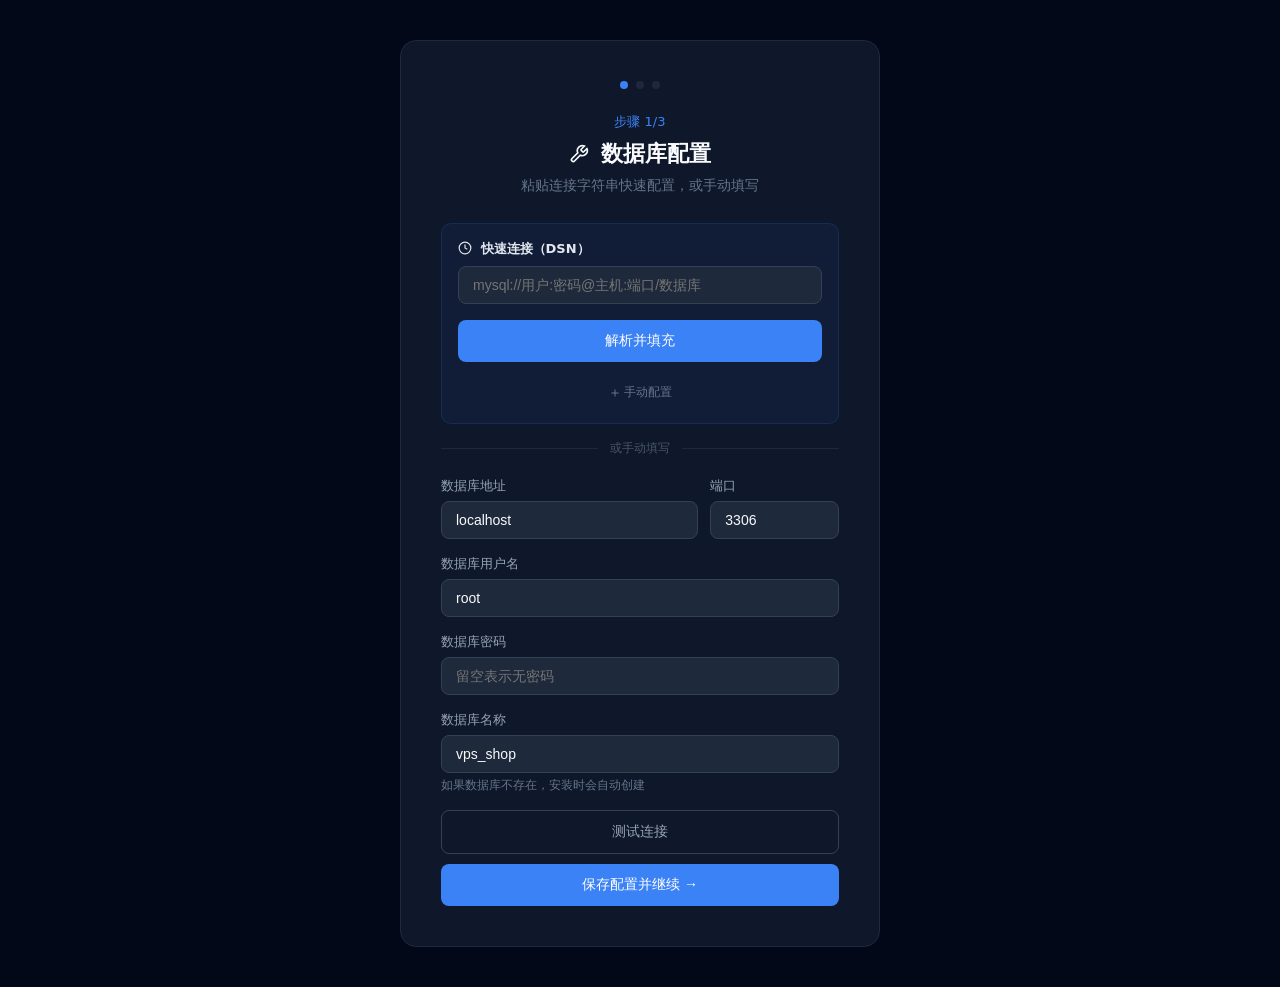
==== admin/install.html @ 9f78597d "init: linux.do积分VPS商城 Zeabur部署版" ====
<!DOCTYPE html>
<html lang="zh-CN">
<head>
    <meta charset="UTF-8">
    <meta name="viewport" content="width=device-width, initial-scale=1.0">
    <title>安装向导 - VPS积分商城</title>
    <link rel="stylesheet" href="../css/install.css?v=20260315b">
</head>
<body>
<div class="install-box">
    <!-- 步骤指示器 -->
    <div class="step-indicator">
        <div class="step-dot active"></div>
        <div class="step-dot"></div>
        <div class="step-dot"></div>
    </div>

    <!-- 步骤1: 数据库配置 -->
    <div class="step-view active" data-step="1">
        <div class="step-label">步骤 1/3</div>
        <h1><svg viewBox="0 0 24 24" width="20" height="20" fill="none" stroke="currentColor" stroke-width="2" style="vertical-align:-3px;margin-right:4px"><path d="M14.7 6.3a1 1 0 0 0 0 1.4l1.6 1.6a1 1 0 0 0 1.4 0l3.77-3.77a6 6 0 0 1-7.94 7.94l-6.91 6.91a2.12 2.12 0 0 1-3-3l6.91-6.91a6 6 0 0 1 7.94-7.94l-3.76 3.76z"/></svg> 数据库配置</h1>
        <p class="subtitle">粘贴连接字符串快速配置，或手动填写</p><div id="step1Msg" class="msg-box"></div>

        <!-- DSN 快速输入 -->
        <div class="dsn-box">
            <div class="dsn-label">
                <svg viewBox="0 0 24 24" width="14" height="14" fill="none" stroke="currentColor" stroke-width="2" style="vertical-align:-2px;margin-right:4px"><circle cx="12" cy="12" r="10"/><polyline points="12 6 12 12 16 14"/></svg>
                快速连接（DSN）
            </div>
            <div class="form-group">
                <input type="text" id="dbDsn" placeholder="mysql://用户:密码@主机:端口/数据库" />
            </div>
            <button class="btn btn-primary" style="margin-bottom:16px" onclick="parseDsnAndFill()">解析并填充</button>
            <div class="dsn-toggle" onclick="toggleManualConfig()">
                <svg viewBox="0 0 24 24" width="12" height="12" fill="none" stroke="currentColor" stroke-width="2" style="vertical-align:-1px;margin-right:3px"><path d="M12 5v14"/><path d="M5 12h14"/></svg>
                手动配置
            </div>
        </div>

        <div class="divider"><span>或手动填写</span></div>

        <div id="manualConfig">
        <div class="form-row">
            <div class="form-group">
                <label>数据库地址</label>
                <input type="text" id="dbHost" value="localhost" placeholder="localhost">
            </div>
            <div class="form-group">
                <label>端口</label>
                <input type="number" id="dbPort" value="3306" placeholder="3306">
            </div>
        </div>
        <div class="form-group">
            <label>数据库用户名</label>
            <input type="text" id="dbUser" value="root" placeholder="root">
        </div>
        <div class="form-group">
            <label>数据库密码</label>
            <input type="password" id="dbPass" placeholder="留空表示无密码">
        </div>
        <div class="form-group">
            <label>数据库名称</label>
            <input type="text" id="dbName" value="vps_shop" placeholder="vps_shop">
            <div class="hint">如果数据库不存在，安装时会自动创建</div>
        </div>

        <button class="btn btn-outline" id="btnTest" onclick="testConnection()">测试连接</button>
        <button class="btn btn-primary" id="btnSave" onclick="saveAndNext()">保存配置并继续 →</button>
    </div>
    </div><!-- /manualConfig -->

    <!-- 步骤2: 加密密钥 -->
    <div class="step-view" data-step="2">
        <div class="step-label">步骤 2/3</div>
        <h1><svg viewBox="0 0 24 24" width="20" height="20" fill="none" stroke="currentColor" stroke-width="2" style="vertical-align:-3px;margin-right:4px"><rect x="3" y="11" width="18" height="11" rx="2" ry="2"/><path d="M7 11V7a5 5 0 0 1 10 0v4"/></svg> 加密密钥</h1>
        <p class="subtitle">用于加密 VPS 密码等敏感信息（可选）</p>

        <div id="step2Msg" class="msg-box"></div>

        <div class="encrypt-section">
            <h3><svg viewBox="0 0 24 24" width="16" height="16" fill="none" stroke="currentColor" stroke-width="2" style="vertical-align:-3px;margin-right:4px"><rect x="2" y="2" width="20" height="20" rx="3"/><circle cx="8" cy="8" r="1.5" fill="currentColor"/><circle cx="16" cy="8" r="1.5" fill="currentColor"/><circle cx="8" cy="16" r="1.5" fill="currentColor"/><circle cx="16" cy="16" r="1.5" fill="currentColor"/><circle cx="12" cy="12" r="1.5" fill="currentColor"/></svg> 自动生成密钥</h3>
            <p>生成随机密钥并自动写入配置。不配置则 VPS 密码以明文存储。</p>
            <button class="btn btn-primary" id="btnGenKey" onclick="generateKey()">生成加密密钥</button></div>

        <div id="keyDisplay" class="key-box" style="display:none">
            <div class="key-label">生成的加密密钥（请备份）：</div>
            <code id="keyCode"></code>
            <button class="btn btn-outline" style="margin-top:12px" onclick="copyKey()"><svg viewBox="0 0 24 24" width="14" height="14" fill="none" stroke="currentColor" stroke-width="2" style="vertical-align:-2px;margin-right:2px"><path d="M14 2H6a2 2 0 0 0-2 2v16a2 2 0 0 0 2 2h12a2 2 0 0 0 2-2V8z"/><polyline points="14 2 14 8 20 8"/><line x1="16" y1="13" x2="8" y2="13"/><line x1="16" y1="17" x2="8" y2="17"/></svg> 复制密钥</button>
        </div>

        <button class="btn btn-success" onclick="goToInstall()">继续安装 →</button><button class="btn btn-outline" onclick="goToInstall()">跳过，稍后配置</button>
    </div>

    <!-- 步骤3: 执行安装 -->
    <div class="step-view" data-step="3">
        <div class="step-label">步骤 3/3</div>
        <h1><svg viewBox="0 0 24 24" width="20" height="20" fill="none" stroke="currentColor" stroke-width="2" style="vertical-align:-3px;margin-right:4px"><path d="M4.5 16.5c-1.5 1.26-2 5-2 5s3.74-.5 5-2c.71-.84.7-2.13-.09-2.91a2.18 2.18 0 0 0-2.91-.09z"/><path d="M12 15l-3-3a22 22 0 0 1 2-3.95A12.88 12.88 0 0 1 22 2c0 2.72-.78 7.5-6 11a22.35 22.35 0 0 1-4 2z"/><path d="M9 12H4s.55-3.03 2-4c1.62-1.08 5 0 5 0"/><path d="M12 15v5s3.03-.55 4-2c1.08-1.62 0-5 0-5"/></svg> 初始化数据库</h1>
        <p class="subtitle">点击下方按钮创建所有数据表</p>

        <div id="step3Msg" class="msg-box"></div>

        <button class="btn btn-primary" id="btnInstall" onclick="runInstall()">开始初始化</button>
        <button class="btn btn-outline" onclick="goStep(1)">← 返回修改配置</button>
    </div>

    <!-- 步骤4: 完成 -->
    <div class="step-view" data-step="4">
        <div class="success-box">
            <div class="success-icon"><svg viewBox="0 0 24 24" width="48" height="48" fill="none" stroke="#22c55e" stroke-width="1.5"><path d="M22 11.08V12a10 10 0 1 1-5.93-9.14"/><polyline points="22 4 12 14.01 9 11.01"/></svg></div>
            <h1>数据库初始化成功！</h1>
            <p class="subtitle">正在跳转到管理员设置页面...</p>
        </div>
    </div>
</div>

<script src="../js/install.js"></script>
</body>
</html>
---- css/install.css ----
* {
  margin: 0;
  padding: 0;
  box-sizing: border-box;
}
body {
  font-family:
    "Inter",
    system-ui,
    -apple-system,
    sans-serif;
  background: #020817;
  color: #f8fafc;
  min-height: 100vh;
  overflow-x: hidden;
  overflow-y: auto;
  padding: 40px 20px;
}
.install-box {
  background: #0f172a;
  border: 1px solid #1e293b;
  border-radius: 16px;
  padding: 40px;
  width: 100%;
  max-width: 480px;
  margin: 0 auto;
}
@supports (min-height: 100dvh) {
  body {
    min-height: 100dvh;
  }
}
.step-indicator {
  display: flex;
  justify-content: center;
  gap: 8px;
  margin-bottom: 24px;
}
.step-dot {
  width: 8px;
  height: 8px;
  border-radius: 50%;
  background: #1e293b;
  transition: background 0.3s;
}
.step-dot.active {
  background: #3b82f6;
}
.step-dot.done {
  background: #10b981;
}
.step-label {
  text-align: center;
  font-size: 13px;
  color: #3b82f6;
  margin-bottom: 8px;
}
h1 {
  text-align: center;
  font-size: 22px;
  font-weight: 700;
  margin-bottom: 8px;
}
.subtitle {
  text-align: center;
  color: #64748b;
  font-size: 14px;
  margin-bottom: 28px;
}
.form-group {
  margin-bottom: 16px;
}
.form-group label {
  display: block;
  font-size: 13px;
  font-weight: 500;
  color: #94a3b8;
  margin-bottom: 6px;
}
.form-group input {
  width: 100%;
  padding: 10px 14px;
  background: #1e293b;
  border: 1px solid #334155;
  border-radius: 8px;
  font-size: 14px;
  color: #f8fafc;
  outline: none;
  transition: border-color 0.2s;
}
.form-group input:focus {
  border-color: #3b82f6;
  box-shadow: 0 0 0 3px rgba(59, 130, 246, 0.15);
}
.form-row {
  display: grid;
  grid-template-columns: 2fr 1fr;
  gap: 12px;
}
.btn {
  display: block;
  width: 100%;
  padding: 12px;
  border: none;
  border-radius: 8px;
  font-size: 14px;
  font-weight: 500;
  cursor: pointer;
  transition: all 0.2s;
  text-align: center;
}
.btn-primary {
  background: #3b82f6;
  color: #fff;
}
.btn-primary:hover {
  background: #2563eb;
}
.btn-outline {
  background: transparent;
  color: #94a3b8;
  border: 1px solid #334155;
}
.btn-outline:hover {
  border-color: #3b82f6;
  color: #3b82f6;
}
.btn-success {
  background: #10b981;
  color: #fff;
}
.btn-success:hover {
  background: #059669;
}
.btn + .btn {
  margin-top: 10px;
}
.btn:disabled {
  opacity: 0.5;
  cursor: not-allowed;
}
.msg-box {
  padding: 12px 16px;
  border-radius: 8px;
  margin-bottom: 16px;
  font-size: 13px;
  line-height: 1.5;
  word-break: break-all;
  display: none;
}
.msg-box.error {
  background: rgba(239, 68, 68, 0.1);
  color: #ef4444;
  display: block;
}
.msg-box.success {
  background: rgba(16, 185, 129, 0.1);
  color: #10b981;
  display: block;
}
.msg-box.warning {
  background: rgba(245, 158, 11, 0.1);
  color: #f59e0b;
  display: block;
}
.info-box {
  background: #1e293b;
  border-radius: 10px;
  padding: 16px;
  margin-bottom: 20px;
  font-size: 13px;
}
.info-row {
  display: flex;
  justify-content: space-between;
  padding: 6px 0;
  border-bottom: 1px solid #334155;
}
.info-row:last-child {
  border: none;
}
.info-row span:first-child {
  color: #64748b;
}
.info-row span:last-child {
  color: #e2e8f0;
}
.key-box {
  background: #1e293b;
  border: 1px solid #3b82f6;
  border-radius: 10px;
  padding: 16px;
  margin-bottom: 20px;
}
.key-box code {
  display: block;
  font-size: 12px;
  word-break: break-all;
  color: #3b82f6;
  background: rgba(0, 0, 0, 0.3);
  padding: 12px;
  border-radius: 6px;
  margin-top: 8px;
}
.key-label {
  font-size: 12px;
  color: #64748b;
}
.encrypt-section {
  background: rgba(99, 102, 241, 0.08);
  border-radius: 10px;
  padding: 20px;
  margin-bottom: 20px;
}
.encrypt-section h3 {
  font-size: 15px;
  font-weight: 600;
  margin-bottom: 6px;
  color: #e2e8f0;
}
.encrypt-section p {
  font-size: 13px;
  color: #64748b;
  margin-bottom: 14px;
  line-height: 1.5;
}
.success-box {
  text-align: center;
}
.success-icon {
  font-size: 56px;
  margin-bottom: 16px;
}
.step-view {
  display: none;
}
.step-view.active {
  display: block;
}
.hint {
  font-size: 12px;
  color: #64748b;
  margin-top: 4px;
}

/* DSN 快速输入区域 */
.dsn-box {
  background: rgba(59, 130, 246, 0.06);
  border: 1px solid rgba(59, 130, 246, 0.15);
  border-radius: 10px;
  padding: 16px;
  margin-bottom: 4px;
}
.dsn-label {
  font-size: 13px;
  font-weight: 600;
  color: #e2e8f0;
  margin-bottom: 8px;
}
.dsn-toggle {
  display: flex;
  align-items: center;
  justify-content: center;
  font-size: 12px;
  color: #64748b;
  cursor: pointer;
  padding: 6px;
  border-radius: 6px;
  transition: color 0.2s, background 0.2s;
  user-select: none;
}
.dsn-toggle:hover {
  color: #3b82f6;
  background: rgba(59, 130, 246, 0.08);
}

/* 分割线 */
.divider {
  display: flex;
  align-items: center;
  margin: 16px 0 20px;
  color: #475569;
  font-size: 12px;
  gap: 12px;
}
.divider::before,
.divider::after {
  content: '';
  flex: 1;
  height: 1px;
  background: #1e293b;
}
.divider span {
  white-space: nowrap;
  flex-shrink: 0;
}
.loading {
  display: inline-block;
  width: 16px;
  height: 16px;
  border: 2px solid rgba(255, 255, 255, 0.3);
  border-top-color: #fff;
  border-radius: 50%;
  animation: spin 0.6s linear infinite;
  vertical-align: middle;
  margin-right: 6px;
}
@keyframes spin {
  to {
    transform: rotate(360deg);
  }
}

@media (max-width: 768px) {
  body {
    padding: 20px 14px;
  }
  .install-box {
    padding: 24px 18px;
    max-width: 100%;
  }
  .form-row {
    grid-template-columns: 1fr;
  }
}
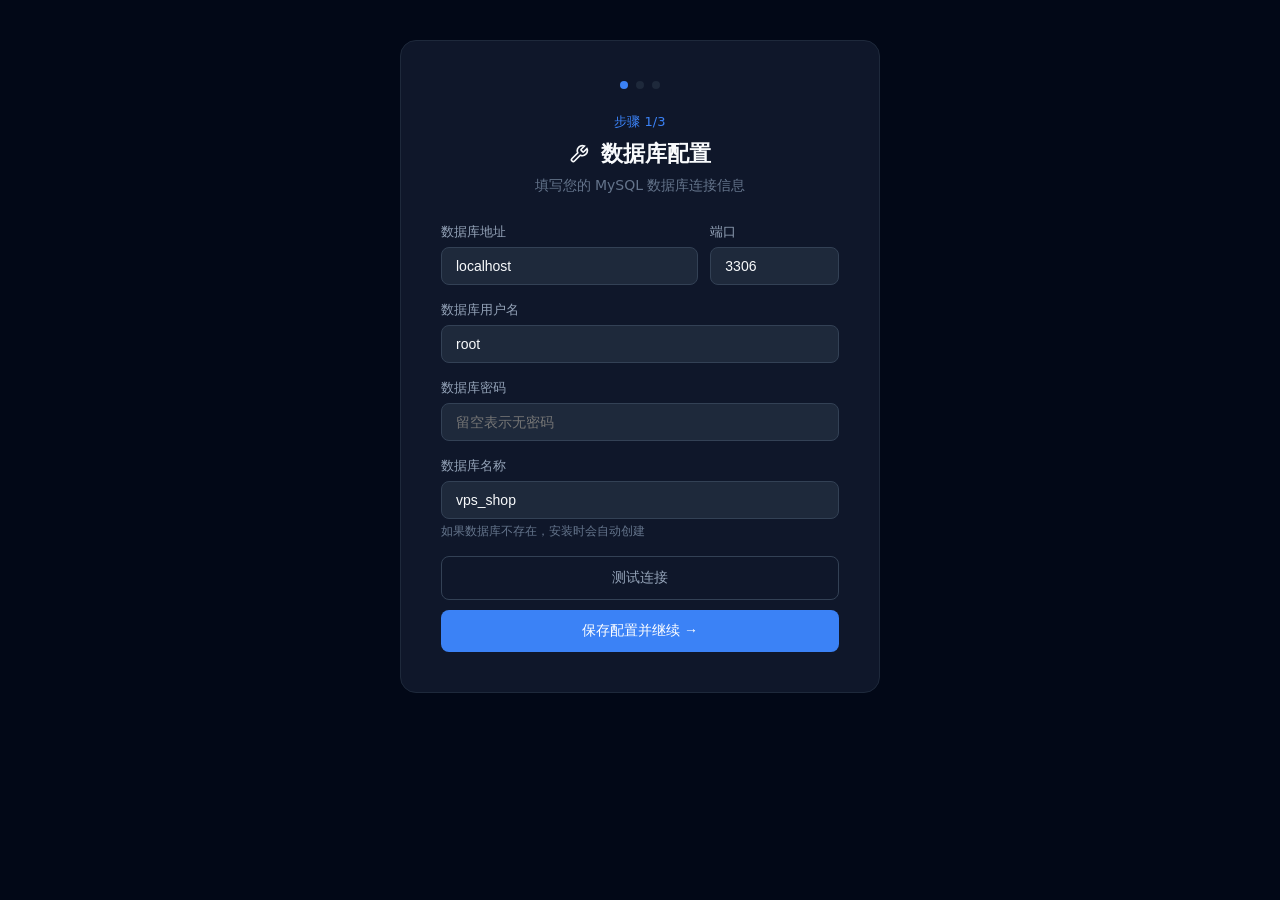
==== commit 983badb4: "feat: major refactor - add DTO/Enum/Service layers, update APIs and admin UI" ====
--- a/admin/install.html
+++ b/admin/install.html
@@ -19,27 +19,8 @@
     <div class="step-view active" data-step="1">
         <div class="step-label">步骤 1/3</div>
         <h1><svg viewBox="0 0 24 24" width="20" height="20" fill="none" stroke="currentColor" stroke-width="2" style="vertical-align:-3px;margin-right:4px"><path d="M14.7 6.3a1 1 0 0 0 0 1.4l1.6 1.6a1 1 0 0 0 1.4 0l3.77-3.77a6 6 0 0 1-7.94 7.94l-6.91 6.91a2.12 2.12 0 0 1-3-3l6.91-6.91a6 6 0 0 1 7.94-7.94l-3.76 3.76z"/></svg> 数据库配置</h1>
-        <p class="subtitle">粘贴连接字符串快速配置，或手动填写</p><div id="step1Msg" class="msg-box"></div>
+        <p class="subtitle">填写您的 MySQL 数据库连接信息</p><div id="step1Msg" class="msg-box"></div>
 
-        <!-- DSN 快速输入 -->
-        <div class="dsn-box">
-            <div class="dsn-label">
-                <svg viewBox="0 0 24 24" width="14" height="14" fill="none" stroke="currentColor" stroke-width="2" style="vertical-align:-2px;margin-right:4px"><circle cx="12" cy="12" r="10"/><polyline points="12 6 12 12 16 14"/></svg>
-                快速连接（DSN）
-            </div>
-            <div class="form-group">
-                <input type="text" id="dbDsn" placeholder="mysql://用户:密码@主机:端口/数据库" />
-            </div>
-            <button class="btn btn-primary" style="margin-bottom:16px" onclick="parseDsnAndFill()">解析并填充</button>
-            <div class="dsn-toggle" onclick="toggleManualConfig()">
-                <svg viewBox="0 0 24 24" width="12" height="12" fill="none" stroke="currentColor" stroke-width="2" style="vertical-align:-1px;margin-right:3px"><path d="M12 5v14"/><path d="M5 12h14"/></svg>
-                手动配置
-            </div>
-        </div>
-
-        <div class="divider"><span>或手动填写</span></div>
-
-        <div id="manualConfig">
         <div class="form-row">
             <div class="form-group">
                 <label>数据库地址</label>
@@ -67,7 +48,6 @@
         <button class="btn btn-outline" id="btnTest" onclick="testConnection()">测试连接</button>
         <button class="btn btn-primary" id="btnSave" onclick="saveAndNext()">保存配置并继续 →</button>
     </div>
-    </div><!-- /manualConfig -->
 
     <!-- 步骤2: 加密密钥 -->
     <div class="step-view" data-step="2">
--- a/css/install.css
+++ b/css/install.css
@@ -242,58 +242,6 @@
   color: #64748b;
   margin-top: 4px;
 }
-
-/* DSN 快速输入区域 */
-.dsn-box {
-  background: rgba(59, 130, 246, 0.06);
-  border: 1px solid rgba(59, 130, 246, 0.15);
-  border-radius: 10px;
-  padding: 16px;
-  margin-bottom: 4px;
-}
-.dsn-label {
-  font-size: 13px;
-  font-weight: 600;
-  color: #e2e8f0;
-  margin-bottom: 8px;
-}
-.dsn-toggle {
-  display: flex;
-  align-items: center;
-  justify-content: center;
-  font-size: 12px;
-  color: #64748b;
-  cursor: pointer;
-  padding: 6px;
-  border-radius: 6px;
-  transition: color 0.2s, background 0.2s;
-  user-select: none;
-}
-.dsn-toggle:hover {
-  color: #3b82f6;
-  background: rgba(59, 130, 246, 0.08);
-}
-
-/* 分割线 */
-.divider {
-  display: flex;
-  align-items: center;
-  margin: 16px 0 20px;
-  color: #475569;
-  font-size: 12px;
-  gap: 12px;
-}
-.divider::before,
-.divider::after {
-  content: '';
-  flex: 1;
-  height: 1px;
-  background: #1e293b;
-}
-.divider span {
-  white-space: nowrap;
-  flex-shrink: 0;
-}
 .loading {
   display: inline-block;
   width: 16px;
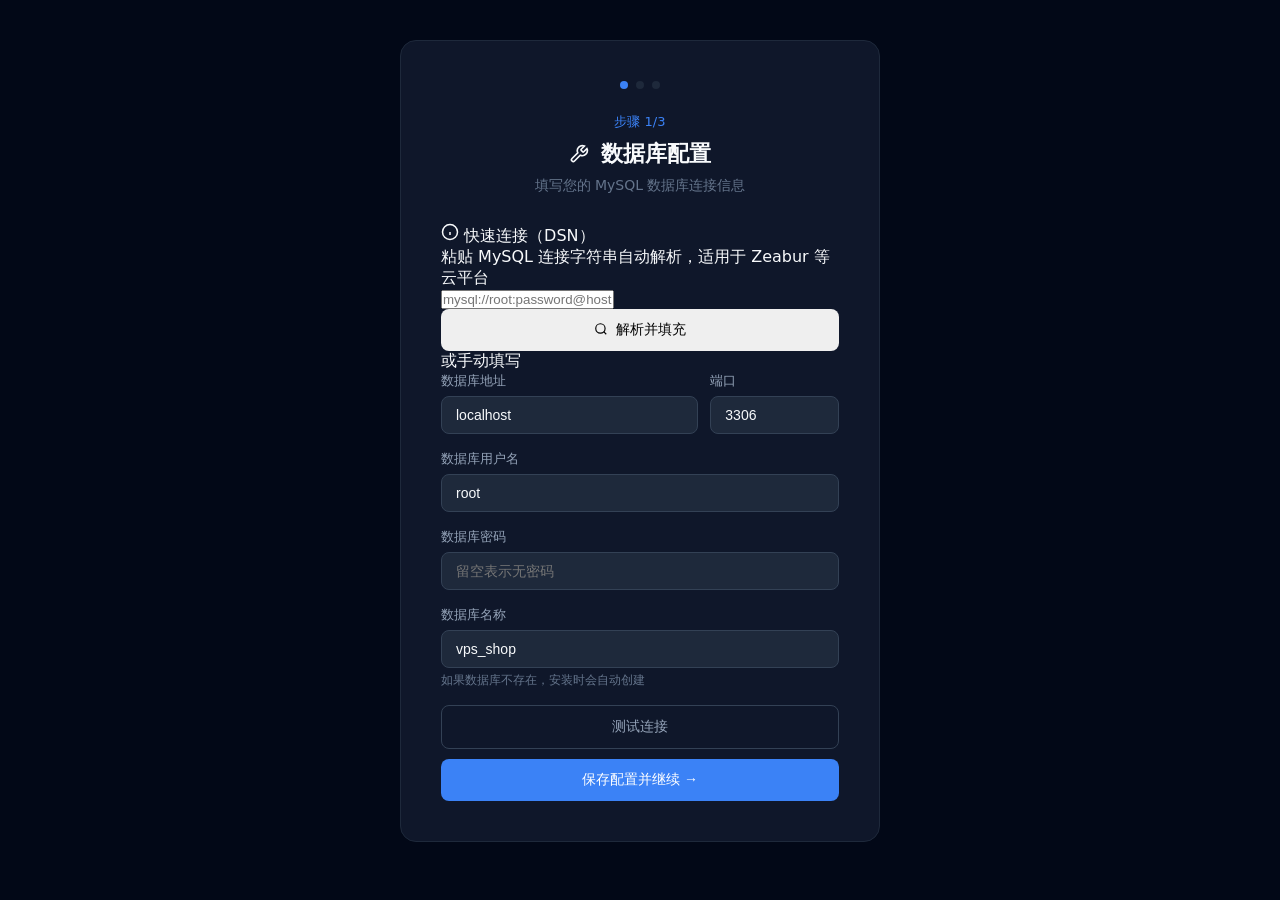
==== commit 0b4ba015: "fix: restore frontend DNS resolution feature" ====
--- a/admin/install.html
+++ b/admin/install.html
@@ -20,6 +20,24 @@
         <div class="step-label">步骤 1/3</div>
         <h1><svg viewBox="0 0 24 24" width="20" height="20" fill="none" stroke="currentColor" stroke-width="2" style="vertical-align:-3px;margin-right:4px"><path d="M14.7 6.3a1 1 0 0 0 0 1.4l1.6 1.6a1 1 0 0 0 1.4 0l3.77-3.77a6 6 0 0 1-7.94 7.94l-6.91 6.91a2.12 2.12 0 0 1-3-3l6.91-6.91a6 6 0 0 1 7.94-7.94l-3.76 3.76z"/></svg> 数据库配置</h1>
         <p class="subtitle">填写您的 MySQL 数据库连接信息</p><div id="step1Msg" class="msg-box"></div>
+
+        <!-- DSN 快速输入 -->
+        <div class="dsn-section">
+            <div class="dsn-header">
+                <svg viewBox="0 0 24 24" width="18" height="18" fill="none" stroke="currentColor" stroke-width="2"><circle cx="12" cy="12" r="10"/><path d="M12 16v-4"/><path d="M12 8h.01"/></svg>
+                <span>快速连接（DSN）</span>
+            </div>
+            <p class="dsn-hint">粘贴 MySQL 连接字符串自动解析，适用于 Zeabur 等云平台</p>
+            <div class="dsn-input-row">
+                <input type="text" id="dbDsn" placeholder="mysql://root:password@host:3306/dbname" value="">
+                <button class="btn btn-dsn" id="btnParseDsn" onclick="parseDsn()">
+                    <svg viewBox="0 0 24 24" width="14" height="14" fill="none" stroke="currentColor" stroke-width="2" style="vertical-align:-2px;margin-right:4px"><circle cx="11" cy="11" r="8"/><path d="m21 21-4.35-4.35"/></svg>
+                    解析并填充
+                </button>
+            </div>
+        </div>
+
+        <div class="dsn-divider"><span>或手动填写</span></div>
 
         <div class="form-row">
             <div class="form-group">
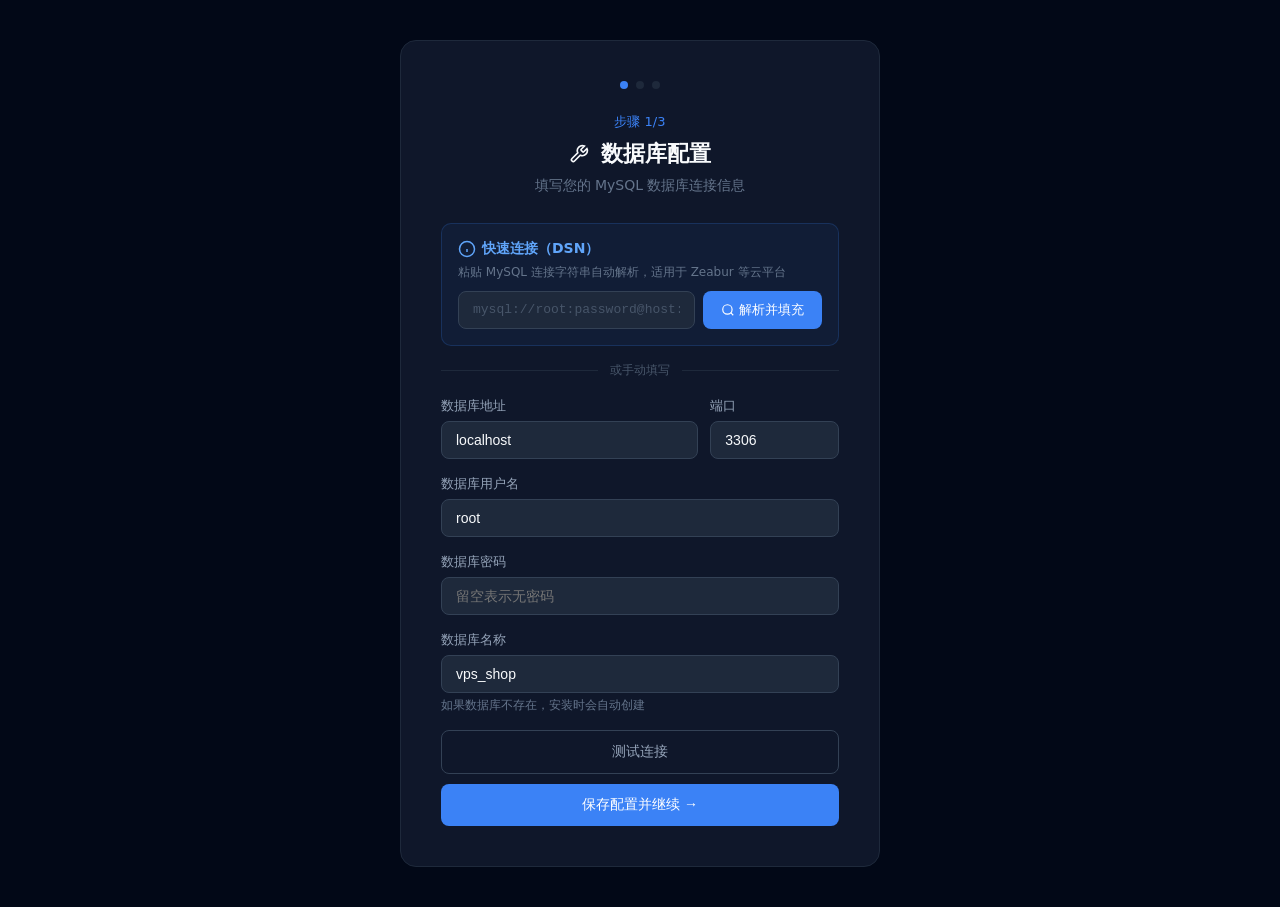
==== commit 294dbfff: "update: sync local changes" ====
--- a/admin/install.html
+++ b/admin/install.html
@@ -86,7 +86,7 @@
             <button class="btn btn-outline" style="margin-top:12px" onclick="copyKey()"><svg viewBox="0 0 24 24" width="14" height="14" fill="none" stroke="currentColor" stroke-width="2" style="vertical-align:-2px;margin-right:2px"><path d="M14 2H6a2 2 0 0 0-2 2v16a2 2 0 0 0 2 2h12a2 2 0 0 0 2-2V8z"/><polyline points="14 2 14 8 20 8"/><line x1="16" y1="13" x2="8" y2="13"/><line x1="16" y1="17" x2="8" y2="17"/></svg> 复制密钥</button>
         </div>
 
-        <button class="btn btn-success" onclick="goToInstall()">继续安装 →</button><button class="btn btn-outline" onclick="goToInstall()">跳过，稍后配置</button>
+        <button class="btn btn-success" onclick="goToInstall()">继续安装 →</button><button class="btn btn-outline" onclick="skipAndGoInstall()">跳过，稍后配置</button>
     </div>
 
     <!-- 步骤3: 执行安装 -->
--- a/css/install.css
+++ b/css/install.css
@@ -259,6 +259,96 @@
   }
 }
 
+/* ── DSN 快速输入 ── */
+.dsn-section {
+  background: rgba(59, 130, 246, 0.06);
+  border: 1px solid rgba(59, 130, 246, 0.2);
+  border-radius: 10px;
+  padding: 16px;
+  margin-bottom: 6px;
+}
+.dsn-header {
+  display: flex;
+  align-items: center;
+  gap: 6px;
+  font-size: 14px;
+  font-weight: 600;
+  color: #60a5fa;
+  margin-bottom: 6px;
+}
+.dsn-hint {
+  font-size: 12px;
+  color: #64748b;
+  margin-bottom: 10px;
+  line-height: 1.4;
+}
+.dsn-input-row {
+  display: flex;
+  gap: 8px;
+}
+.dsn-input-row input {
+  flex: 1;
+  padding: 10px 14px;
+  background: #1e293b;
+  border: 1px solid #334155;
+  border-radius: 8px;
+  font-size: 13px;
+  color: #f8fafc;
+  font-family: "SF Mono", "Fira Code", "Cascadia Code", monospace;
+  outline: none;
+  transition: border-color 0.2s;
+  min-width: 0;
+}
+.dsn-input-row input:focus {
+  border-color: #3b82f6;
+  box-shadow: 0 0 0 3px rgba(59, 130, 246, 0.15);
+}
+.dsn-input-row input::placeholder {
+  color: #475569;
+  font-family: inherit;
+}
+.btn-dsn {
+  flex-shrink: 0;
+  width: auto;
+  padding: 10px 18px;
+  background: #3b82f6;
+  color: #fff;
+  border: none;
+  border-radius: 8px;
+  font-size: 13px;
+  font-weight: 500;
+  cursor: pointer;
+  white-space: nowrap;
+  display: inline-flex;
+  align-items: center;
+  transition: background 0.2s;
+}
+.btn-dsn:hover {
+  background: #2563eb;
+}
+.btn-dsn:disabled {
+  opacity: 0.5;
+  cursor: not-allowed;
+}
+.dsn-divider {
+  display: flex;
+  align-items: center;
+  gap: 12px;
+  margin: 16px 0 18px;
+  color: #475569;
+  font-size: 12px;
+}
+.dsn-divider::before,
+.dsn-divider::after {
+  content: '';
+  flex: 1;
+  height: 1px;
+  background: #1e293b;
+}
+.dsn-divider span {
+  flex-shrink: 0;
+}
+
 @media (max-width: 768px) {
   body {
     padding: 20px 14px;
